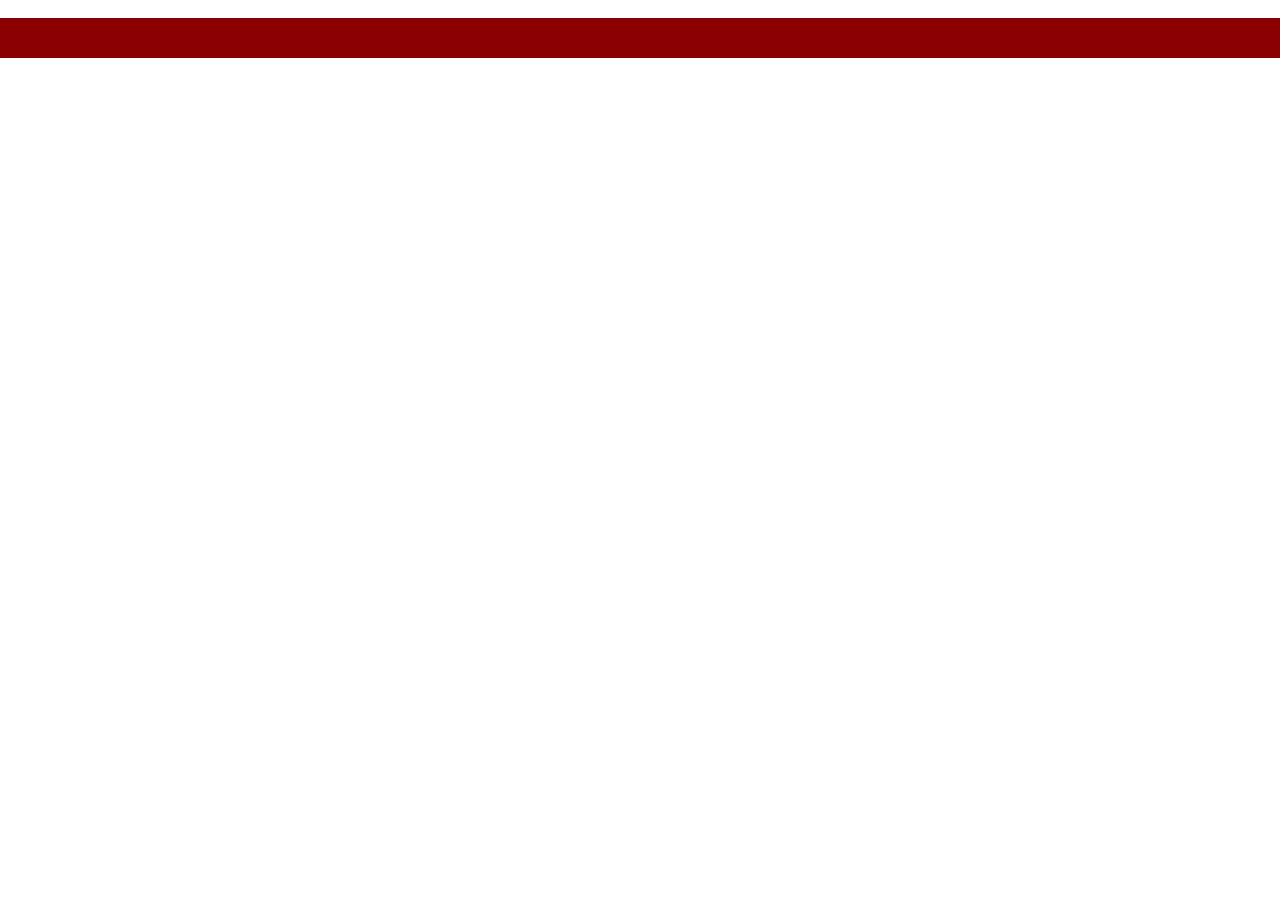
==== github.html @ 90d0faf7 "update" ====
<!DOCTYPE html>
<html lang="pt-br">
<head>
    <meta charset="UTF-8">
    <meta http-equiv="X-UA-Compatible" content="IE=edge">
    <meta name="viewport" content="width=device-width, initial-scale=1.0">
    <title>Github</title>
    <link rel="stylesheet" href="estilos/social.css">
</head>
<body>
    <img src="" alt="">
    <a href=""></a>
</body>
</html>
---- estilos/social.css ----
@charset "UTF-8";

*{
    margin: 0px;
    padding: 0px;
    font-family: Arial, Helvetica, sans-serif;
}

::-webkit-scrollbar {
    width: 0px;
    height: 0px;
}

img {
    width: 100vw;
}

a {
    display: block;
    background-color: darkred;
    padding: 20px;
    text-align: center;
    font-weight: bold;
    text-decoration: none;
}

a:hover {
    background-color: red;
}
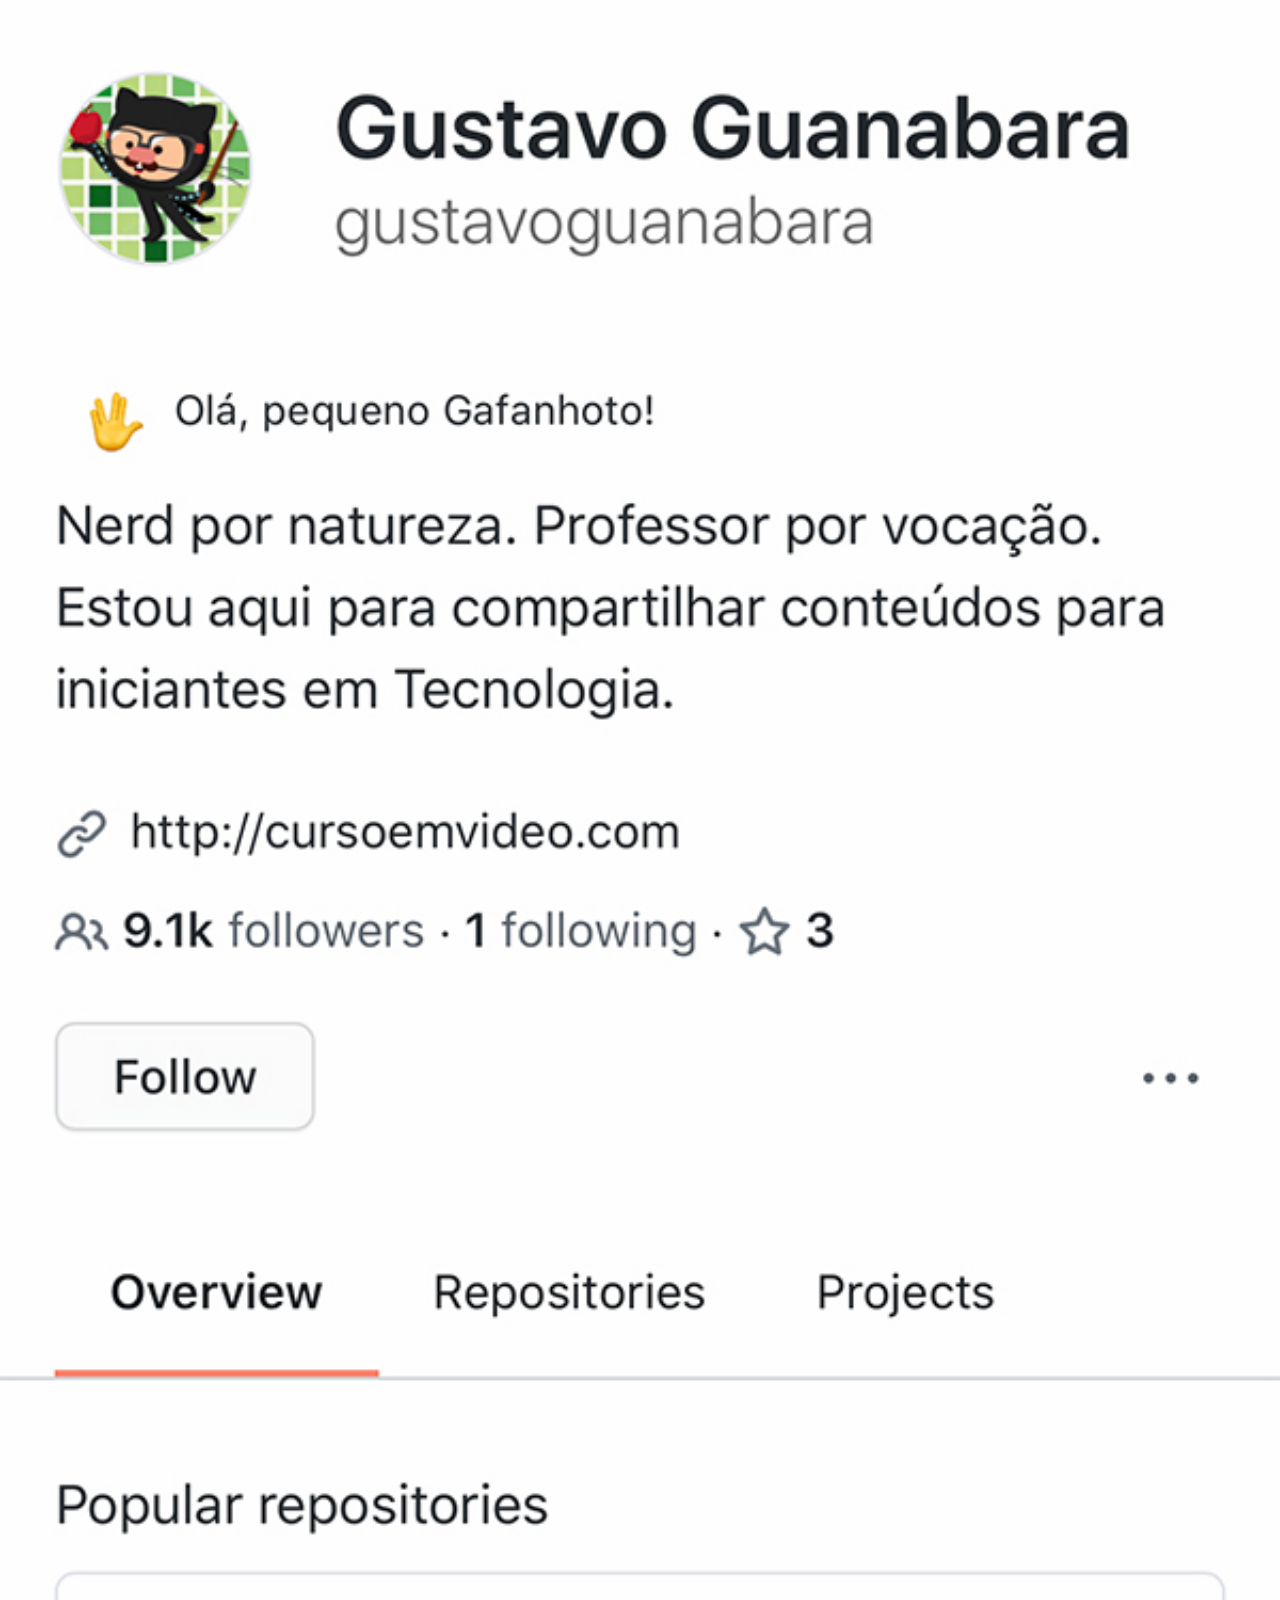
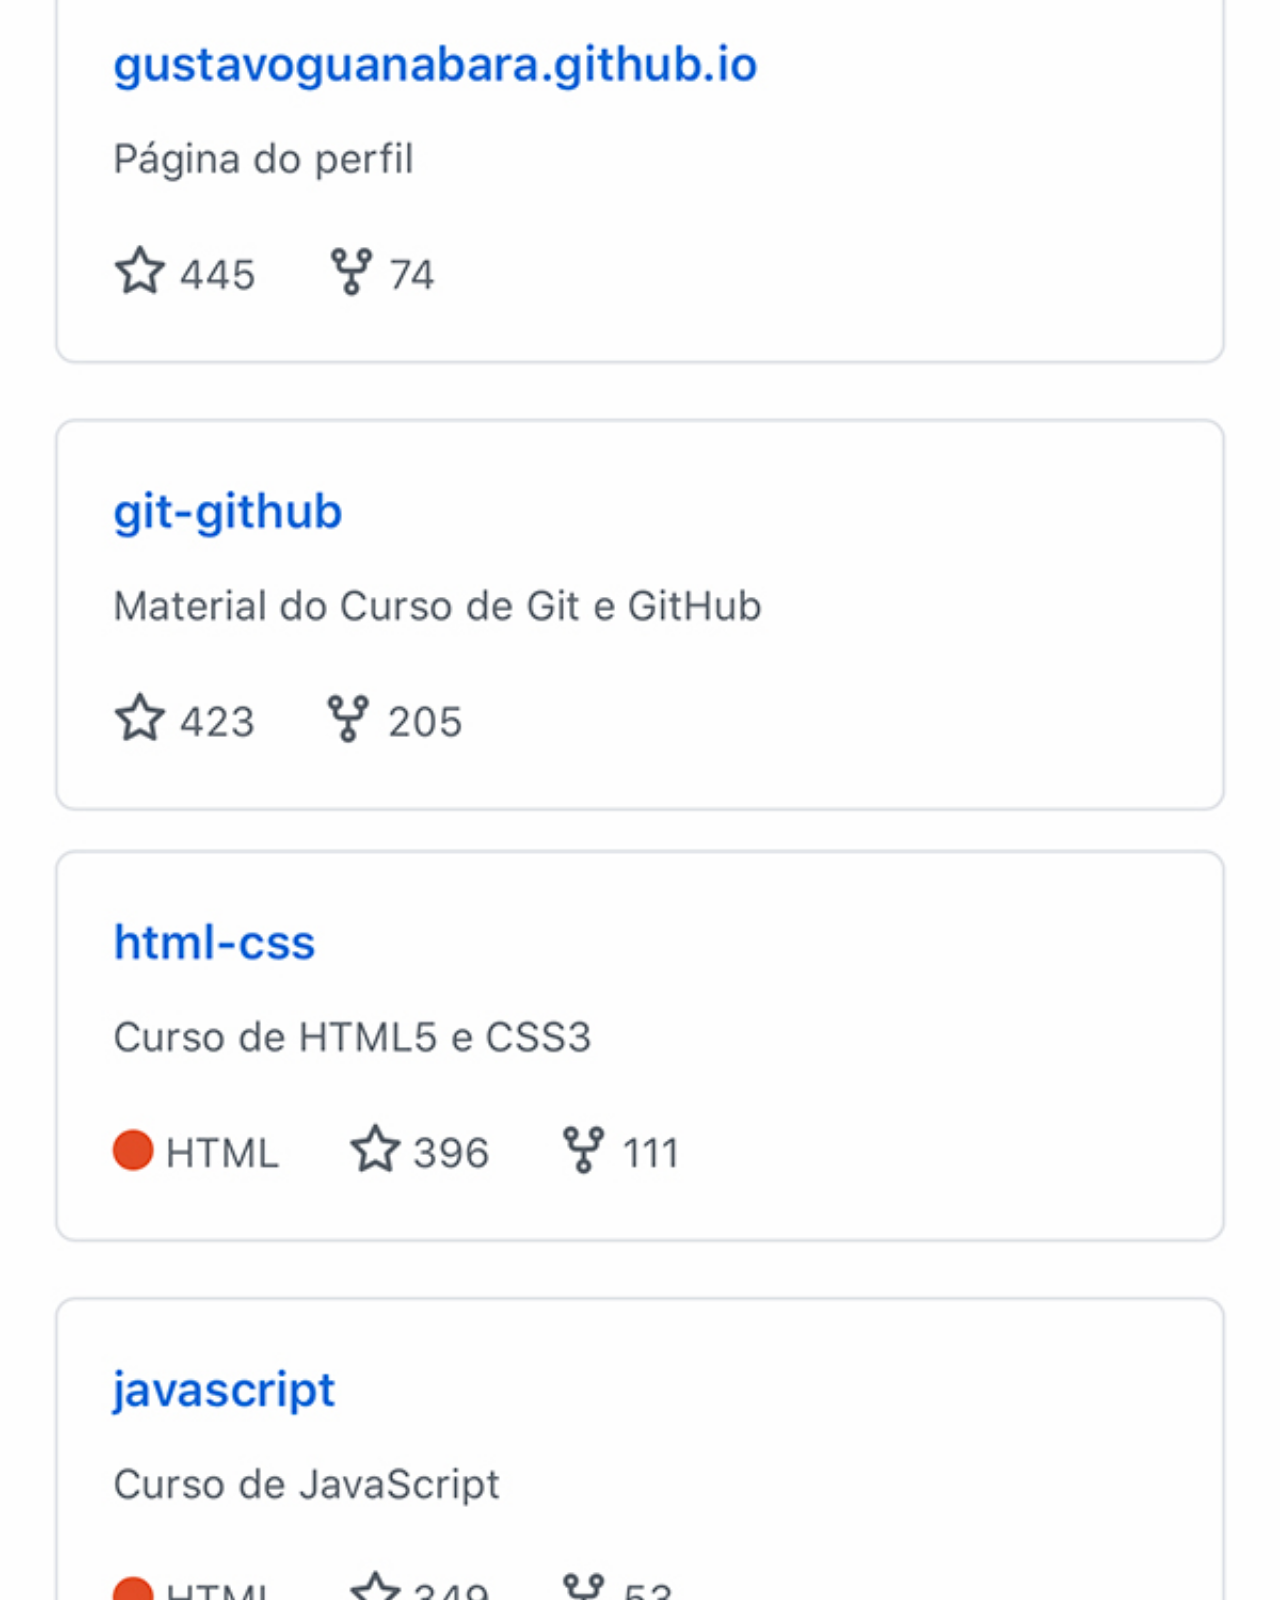
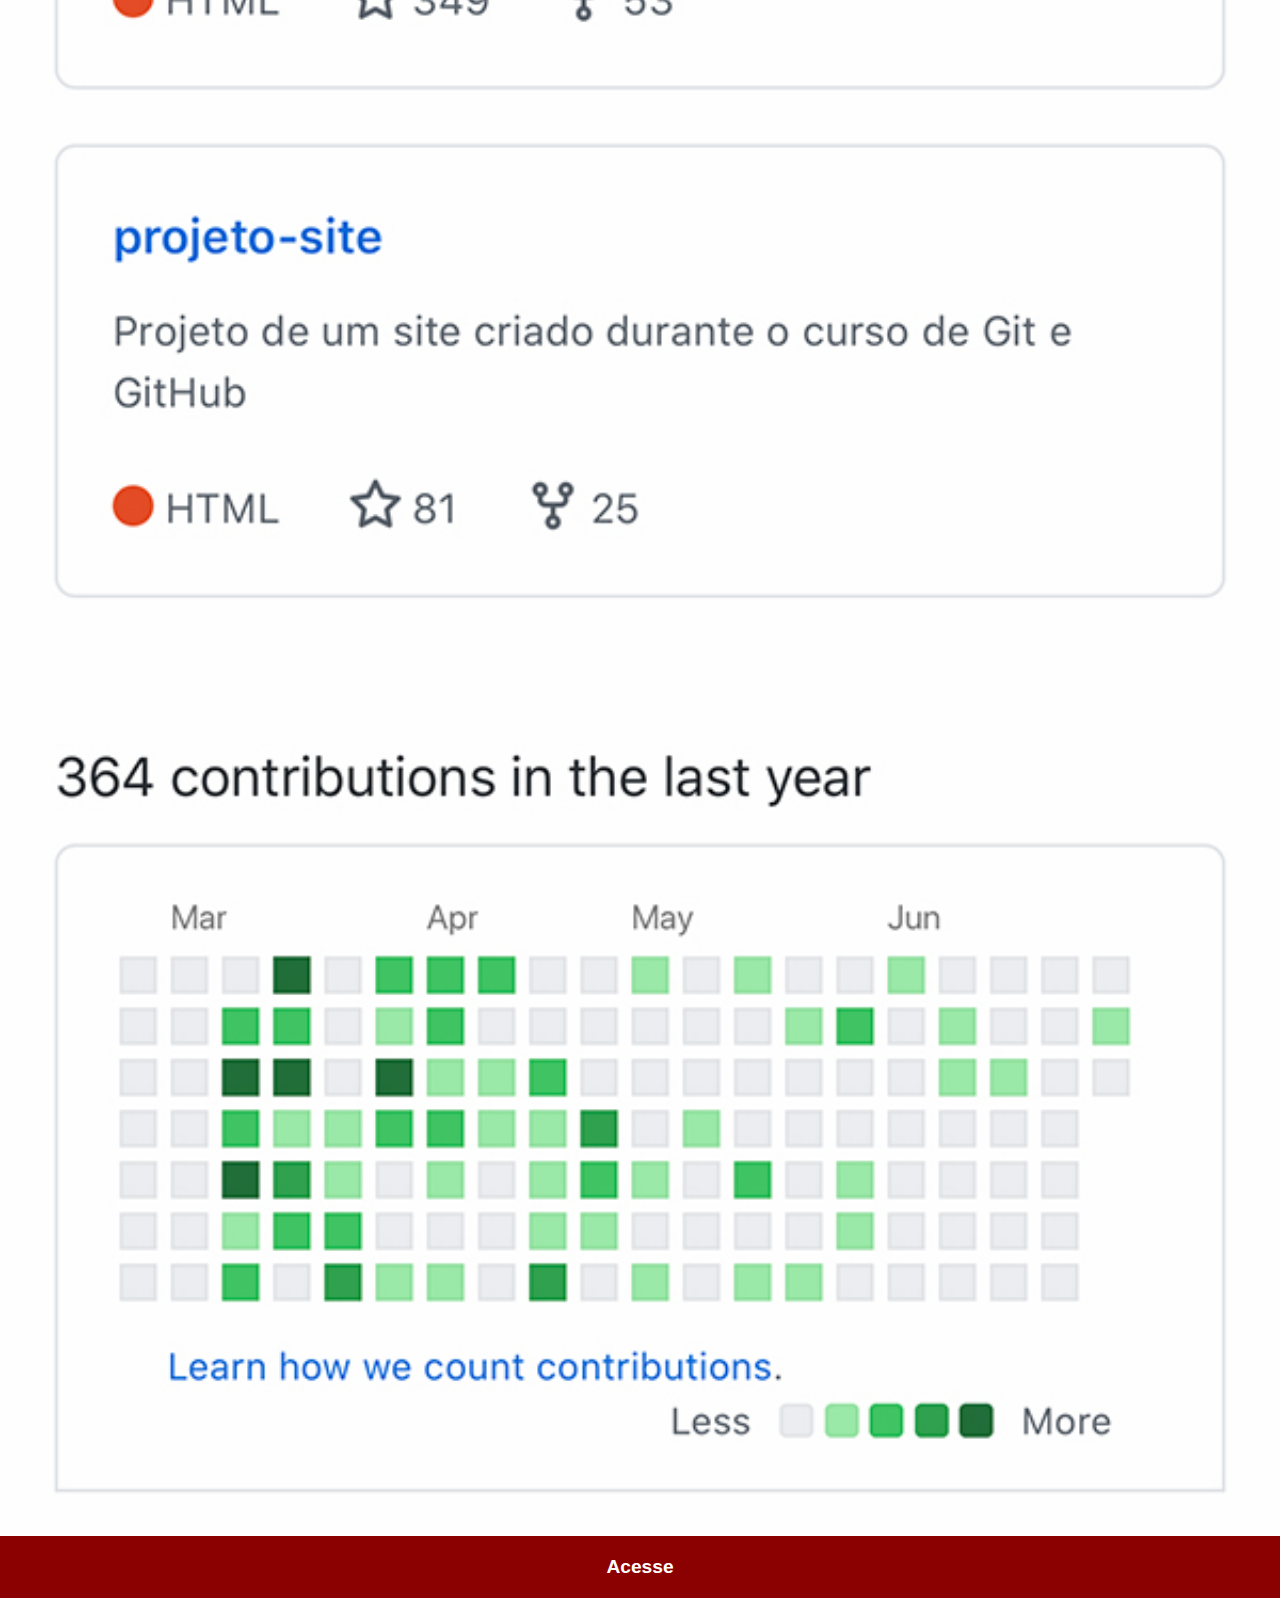
==== commit 98b9cedb: "Updade final exercício social" ====
--- a/github.html
+++ b/github.html
@@ -1,5 +1,5 @@
 <!DOCTYPE html>
-<html lang="pt-br">
+<html lang="en">
 <head>
     <meta charset="UTF-8">
     <meta http-equiv="X-UA-Compatible" content="IE=edge">
@@ -8,7 +8,9 @@
     <link rel="stylesheet" href="estilos/social.css">
 </head>
 <body>
-    <img src="" alt="">
-    <a href=""></a>
+    <img src="imagens/tela-github.jpg" alt="github">
+    
+    <a href="https://github.com/gustavoguanabara" target="_blank">Acesse</a>
+
 </body>
 </html>--- a/estilos/social.css
+++ b/estilos/social.css
@@ -13,6 +13,7 @@
 
 img {
     width: 100vw;
+    
 }
 
 a {
@@ -22,6 +23,9 @@
     text-align: center;
     font-weight: bold;
     text-decoration: none;
+    font-size: 1.2em;
+    font-weight: bold;
+    color: white;
 }
 
 a:hover {
